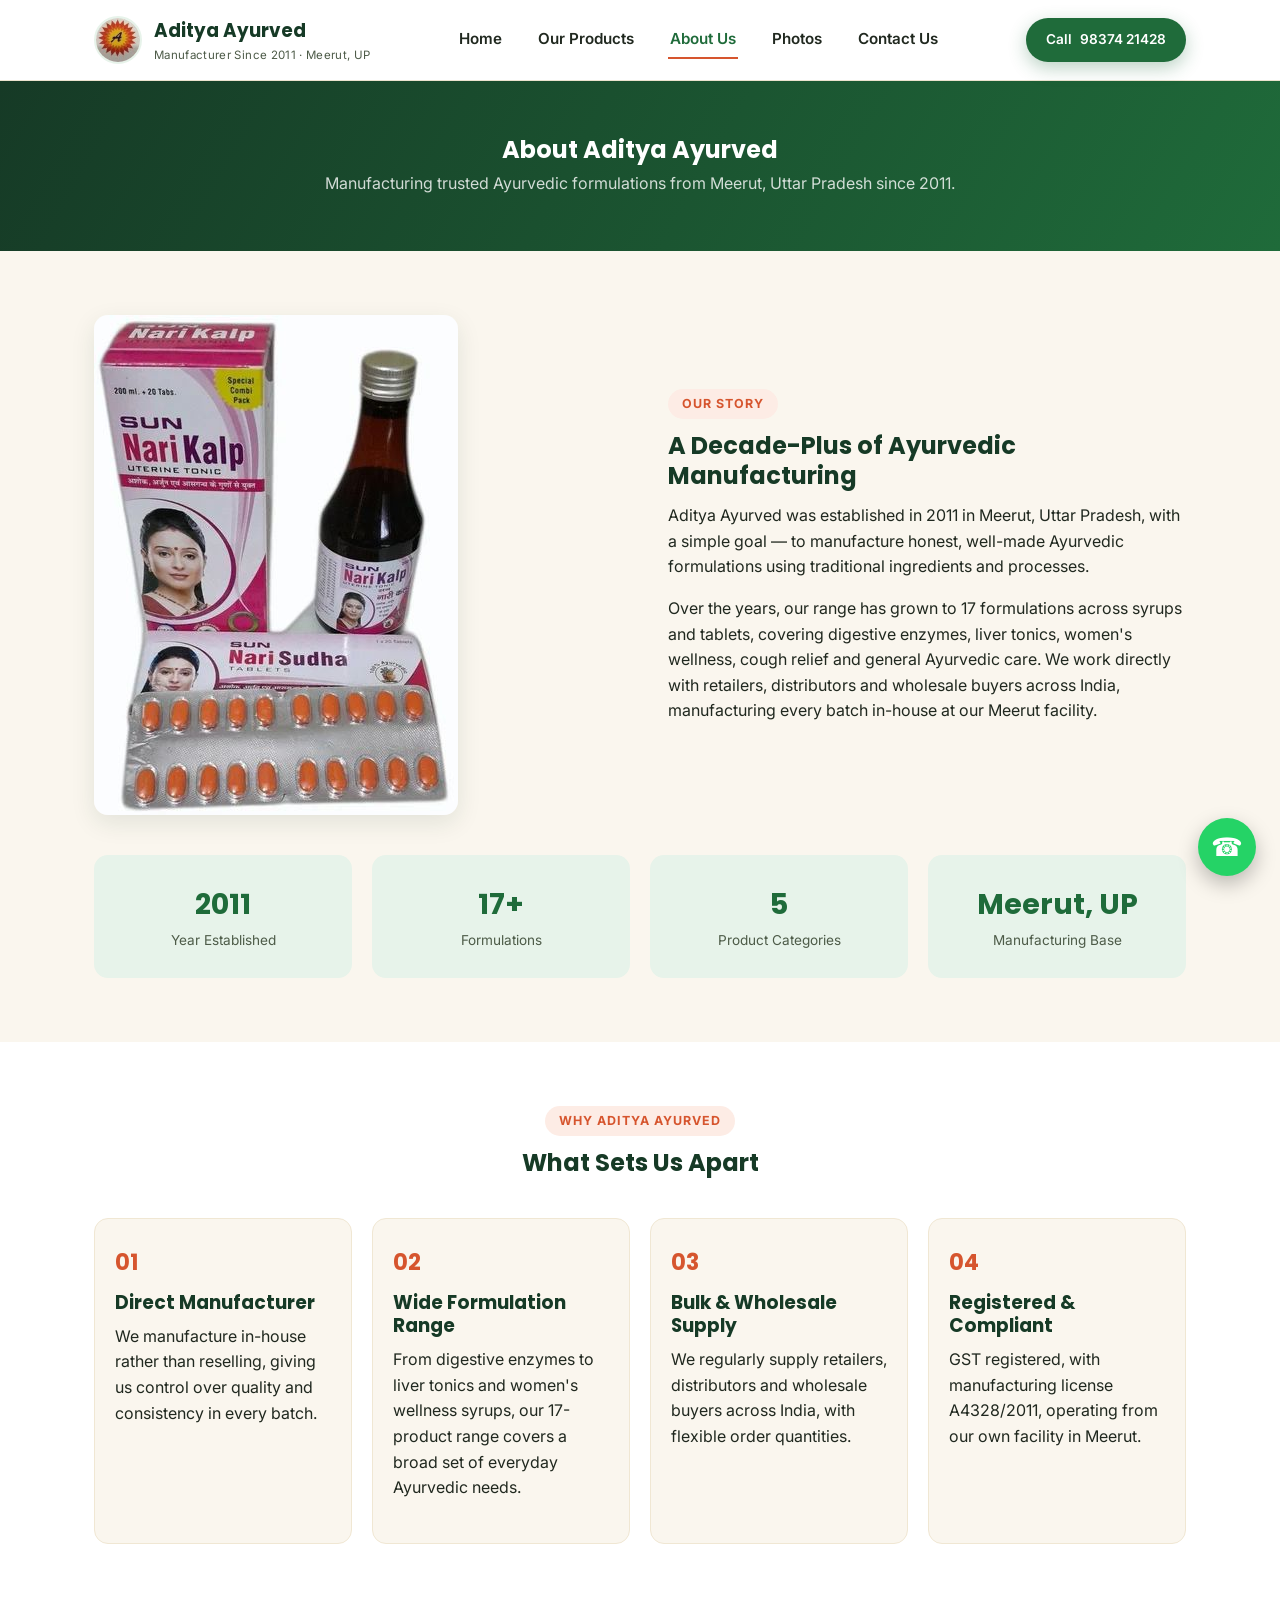
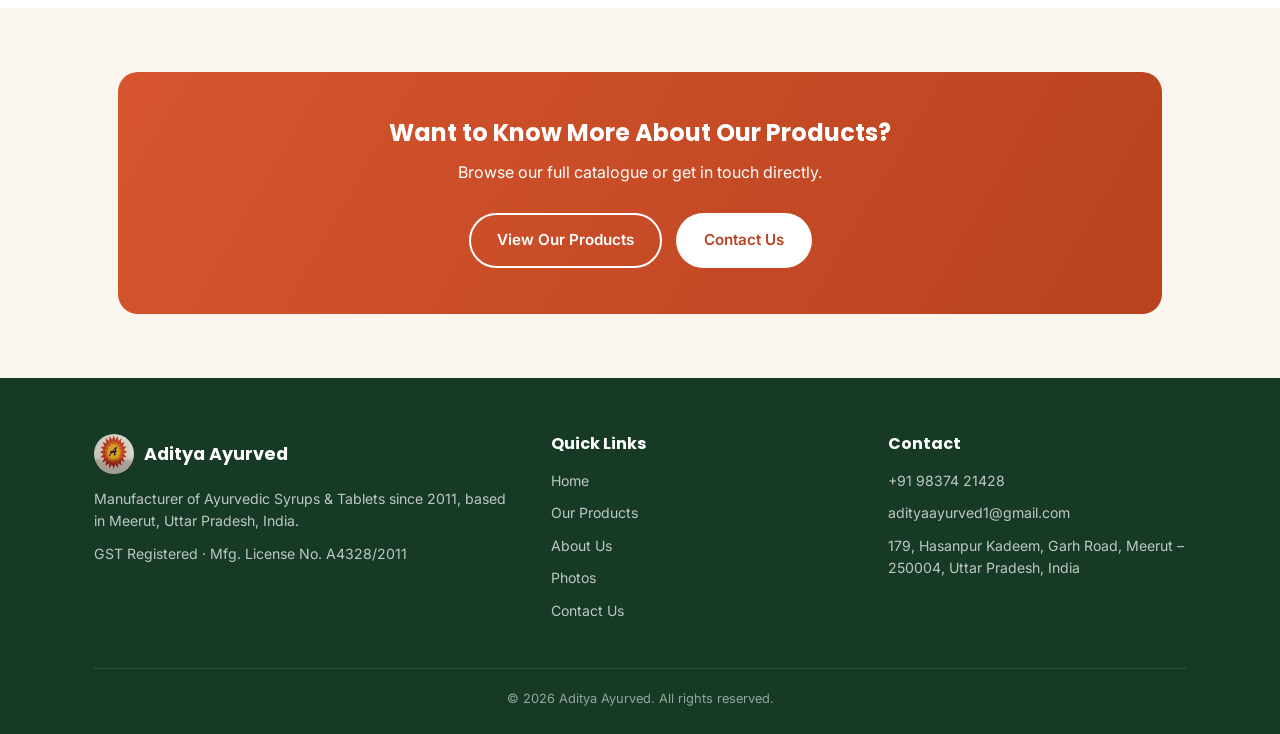
==== about.html @ 99d64525 "Initial website for Aditya Ayurved 5-page static site (Home, Products, About, Photos, Contact) for t" ====
<!DOCTYPE html>
<html lang="en">
<head>
<meta charset="UTF-8" />
<meta name="viewport" content="width=device-width, initial-scale=1.0" />
<title>About Us | Aditya Ayurved</title>
<meta name="description" content="Learn about Aditya Ayurved, a Meerut-based manufacturer of Ayurvedic syrups and tablets since 2011." />
<link rel="icon" href="assets/images/products/logo.jpg" />
<link rel="preconnect" href="https://fonts.googleapis.com" />
<link href="https://fonts.googleapis.com/css2?family=Inter:wght@400;500;600;700&family=Poppins:wght@600;700&display=swap" rel="stylesheet" />
<link rel="stylesheet" href="assets/css/style.css" />
</head>
<body>

<header class="site-header">
  <div class="container">
    <a class="brand" href="index.html">
      <img src="assets/images/products/logo.jpg" alt="Aditya Ayurved logo" />
      <div class="brand-text">
        <div class="name">Aditya Ayurved</div>
        <div class="tagline">Manufacturer Since 2011 &middot; Meerut, UP</div>
      </div>
    </a>
    <nav class="main-nav">
      <a href="index.html">Home</a>
      <a href="products.html">Our Products</a>
      <a href="about.html" class="active">About Us</a>
      <a href="gallery.html">Photos</a>
      <a href="contact.html">Contact Us</a>
    </nav>
    <div class="header-cta">
      <a class="btn btn-green btn-sm" href="tel:+919837421428"><span class="label">Call</span> 98374 21428</a>
      <button class="nav-toggle" aria-label="Toggle menu"><span></span><span></span><span></span></button>
    </div>
  </div>
</header>

<section class="page-hero">
  <div class="container">
    <h1>About Aditya Ayurved</h1>
    <p>Manufacturing trusted Ayurvedic formulations from Meerut, Uttar Pradesh since 2011.</p>
  </div>
</section>

<section class="section">
  <div class="container">
    <div class="two-col">
      <img src="assets/images/products/sun-nari-kalp-uterine-tonic.jpg" alt="Aditya Ayurved product" />
      <div>
        <span class="eyebrow">Our Story</span>
        <h2>A Decade-Plus of Ayurvedic Manufacturing</h2>
        <p>Aditya Ayurved was established in 2011 in Meerut, Uttar Pradesh, with a simple goal — to manufacture honest, well-made Ayurvedic formulations using traditional ingredients and processes.</p>
        <p>Over the years, our range has grown to 17 formulations across syrups and tablets, covering digestive enzymes, liver tonics, women's wellness, cough relief and general Ayurvedic care. We work directly with retailers, distributors and wholesale buyers across India, manufacturing every batch in-house at our Meerut facility.</p>
      </div>
    </div>

    <div class="stat-row">
      <div class="stat-card"><strong>2011</strong><span>Year Established</span></div>
      <div class="stat-card"><strong>17+</strong><span>Formulations</span></div>
      <div class="stat-card"><strong>5</strong><span>Product Categories</span></div>
      <div class="stat-card"><strong>Meerut, UP</strong><span>Manufacturing Base</span></div>
    </div>
  </div>
</section>

<section class="section section-alt">
  <div class="container">
    <div class="section-head">
      <span class="eyebrow">Why Aditya Ayurved</span>
      <h2>What Sets Us Apart</h2>
    </div>
    <div class="values-grid">
      <div class="value-card">
        <div class="num">01</div>
        <h3>Direct Manufacturer</h3>
        <p>We manufacture in-house rather than reselling, giving us control over quality and consistency in every batch.</p>
      </div>
      <div class="value-card">
        <div class="num">02</div>
        <h3>Wide Formulation Range</h3>
        <p>From digestive enzymes to liver tonics and women's wellness syrups, our 17-product range covers a broad set of everyday Ayurvedic needs.</p>
      </div>
      <div class="value-card">
        <div class="num">03</div>
        <h3>Bulk &amp; Wholesale Supply</h3>
        <p>We regularly supply retailers, distributors and wholesale buyers across India, with flexible order quantities.</p>
      </div>
      <div class="value-card">
        <div class="num">04</div>
        <h3>Registered &amp; Compliant</h3>
        <p>GST registered, with manufacturing license A4328/2011, operating from our own facility in Meerut.</p>
      </div>
    </div>
  </div>
</section>

<section class="section">
  <div class="container">
    <div class="cta-banner">
      <h2>Want to Know More About Our Products?</h2>
      <p>Browse our full catalogue or get in touch directly.</p>
      <div class="hero-actions">
        <a href="products.html" class="btn btn-outline">View Our Products</a>
        <a href="contact.html" class="btn" style="background:#fff;color:var(--orange-700);">Contact Us</a>
      </div>
    </div>
  </div>
</section>

<footer class="site-footer">
  <div class="container">
    <div class="footer-grid">
      <div>
        <div class="footer-brand">
          <img src="assets/images/products/logo.jpg" alt="Aditya Ayurved logo" />
          <span>Aditya Ayurved</span>
        </div>
        <p>Manufacturer of Ayurvedic Syrups &amp; Tablets since 2011, based in Meerut, Uttar Pradesh, India.</p>
        <p>GST Registered &middot; Mfg. License No. A4328/2011</p>
      </div>
      <div>
        <h4>Quick Links</h4>
        <a href="index.html">Home</a>
        <a href="products.html">Our Products</a>
        <a href="about.html">About Us</a>
        <a href="gallery.html">Photos</a>
        <a href="contact.html">Contact Us</a>
      </div>
      <div>
        <h4>Contact</h4>
        <a href="tel:+919837421428">+91 98374 21428</a>
        <a href="mailto:adityaayurved1@gmail.com">adityaayurved1@gmail.com</a>
        <p>179, Hasanpur Kadeem, Garh Road, Meerut – 250004, Uttar Pradesh, India</p>
      </div>
    </div>
    <div class="footer-bottom">&copy; <span id="year"></span> Aditya Ayurved. All rights reserved.</div>
  </div>
</footer>

<a class="float-whatsapp" href="https://wa.me/919837421428" target="_blank" rel="noopener" aria-label="Chat on WhatsApp">&#9742;</a>

<script src="assets/js/main.js"></script>
<script>document.getElementById("year").textContent = new Date().getFullYear();</script>
</body>
</html>
---- assets/css/style.css ----
:root {
  --green-900: #163a26;
  --green-700: #1f6b3a;
  --green-600: #2d8049;
  --green-100: #e7f3ea;
  --orange-600: #d6552e;
  --orange-700: #b8431f;
  --cream: #faf6ee;
  --cream-dark: #f1e9d8;
  --ink: #20281f;
  --ink-soft: #4d5b48;
  --white: #ffffff;
  --radius: 14px;
  --shadow: 0 8px 24px rgba(22, 58, 38, 0.1);
  --shadow-lg: 0 16px 40px rgba(22, 58, 38, 0.16);
}

* {
  box-sizing: border-box;
}

html {
  scroll-behavior: smooth;
}

body {
  margin: 0;
  font-family: "Inter", system-ui, -apple-system, "Segoe UI", sans-serif;
  background: var(--cream);
  color: var(--ink);
  line-height: 1.6;
}

h1, h2, h3, h4 {
  font-family: "Poppins", "Inter", system-ui, sans-serif;
  color: var(--green-900);
  line-height: 1.25;
  margin: 0 0 0.5em;
}

p {
  margin: 0 0 1em;
}

a {
  color: inherit;
  text-decoration: none;
}

img {
  max-width: 100%;
  display: block;
}

.container {
  width: 100%;
  max-width: 1140px;
  margin: 0 auto;
  padding: 0 24px;
}

.section {
  padding: 64px 0;
}

.section-head {
  text-align: center;
  max-width: 640px;
  margin: 0 auto 40px;
}

.eyebrow {
  display: inline-block;
  font-size: 0.78rem;
  font-weight: 700;
  letter-spacing: 0.08em;
  text-transform: uppercase;
  color: var(--orange-600);
  background: #fdece5;
  padding: 5px 14px;
  border-radius: 999px;
  margin-bottom: 12px;
}

.section-head p {
  color: var(--ink-soft);
}

/* Buttons */
.btn {
  display: inline-flex;
  align-items: center;
  gap: 8px;
  padding: 13px 26px;
  border-radius: 999px;
  font-weight: 600;
  font-size: 0.95rem;
  white-space: nowrap;
  border: 2px solid transparent;
  cursor: pointer;
  transition: transform 0.15s ease, box-shadow 0.15s ease, background 0.15s ease;
}

.btn:hover {
  transform: translateY(-2px);
}

.btn-primary {
  background: var(--orange-600);
  color: var(--white);
  box-shadow: 0 6px 18px rgba(214, 85, 46, 0.35);
}

.btn-primary:hover {
  background: var(--orange-700);
}

.btn-outline {
  background: transparent;
  border-color: var(--white);
  color: var(--white);
}

.btn-outline:hover {
  background: rgba(255, 255, 255, 0.12);
}

.btn-green {
  background: var(--green-700);
  color: var(--white);
  box-shadow: 0 6px 18px rgba(31, 107, 58, 0.3);
}

.btn-green:hover {
  background: var(--green-900);
}

.btn-sm {
  padding: 9px 18px;
  font-size: 0.85rem;
}

.btn-block {
  width: 100%;
  justify-content: center;
}

/* Header */
.site-header {
  position: sticky;
  top: 0;
  z-index: 100;
  background: var(--white);
  border-bottom: 1px solid #ece3cf;
}

.site-header .container {
  display: flex;
  align-items: center;
  justify-content: space-between;
  height: 80px;
}

.brand {
  display: flex;
  align-items: center;
  gap: 12px;
}

.brand img {
  width: 48px;
  height: 48px;
  border-radius: 50%;
  object-fit: cover;
  border: 2px solid var(--green-100);
}

.brand-text .name {
  font-family: "Poppins", sans-serif;
  font-weight: 700;
  font-size: 1.15rem;
  color: var(--green-900);
}

.brand-text .tagline {
  font-size: 0.72rem;
  color: var(--ink-soft);
  letter-spacing: 0.03em;
}

.main-nav {
  display: flex;
  align-items: center;
  gap: 32px;
}

.main-nav a {
  font-weight: 600;
  font-size: 0.95rem;
  color: var(--ink);
  padding: 6px 2px;
  border-bottom: 2px solid transparent;
  transition: color 0.15s, border-color 0.15s;
}

.main-nav a:hover,
.main-nav a.active {
  color: var(--green-700);
  border-color: var(--orange-600);
}

.header-cta {
  display: flex;
  align-items: center;
  gap: 12px;
}

.nav-toggle {
  display: none;
  flex-direction: column;
  gap: 5px;
  background: none;
  border: none;
  cursor: pointer;
  padding: 6px;
}

.nav-toggle span {
  width: 26px;
  height: 3px;
  background: var(--green-900);
  border-radius: 2px;
}

/* Hero */
.hero {
  background: radial-gradient(circle at 15% 20%, rgba(255, 255, 255, 0.08), transparent 40%),
    linear-gradient(135deg, var(--green-900), var(--green-700));
  color: var(--white);
  padding: 76px 0 90px;
  position: relative;
  overflow: hidden;
}

.hero .container {
  display: grid;
  grid-template-columns: 1.1fr 0.9fr;
  gap: 48px;
  align-items: center;
}

.hero h1 {
  color: var(--white);
  font-size: clamp(2rem, 4vw, 2.9rem);
}

.hero p.lead {
  color: rgba(255, 255, 255, 0.86);
  font-size: 1.08rem;
  max-width: 480px;
}

.hero-actions {
  display: flex;
  gap: 14px;
  flex-wrap: wrap;
  margin-top: 28px;
}

.hero-badges {
  display: flex;
  flex-wrap: wrap;
  gap: 14px;
  margin-top: 40px;
}

.hero-badge {
  background: rgba(255, 255, 255, 0.1);
  border: 1px solid rgba(255, 255, 255, 0.25);
  border-radius: 12px;
  padding: 12px 16px;
  font-size: 0.85rem;
  font-weight: 600;
}

.hero-badge strong {
  display: block;
  font-size: 1.3rem;
  font-family: "Poppins", sans-serif;
  color: var(--white);
}

.hero-visual {
  background: var(--white);
  border-radius: 22px;
  padding: 28px;
  box-shadow: var(--shadow-lg);
}

.hero-visual-grid {
  display: grid;
  grid-template-columns: 1fr 1fr;
  gap: 14px;
}

.hero-visual-grid img {
  border-radius: 14px;
  aspect-ratio: 1;
  object-fit: contain;
  background: var(--cream);
  padding: 10px;
}

/* Category cards */
.cat-grid {
  display: grid;
  grid-template-columns: repeat(5, 1fr);
  gap: 20px;
}

.cat-card {
  background: var(--white);
  border-radius: var(--radius);
  padding: 22px 18px;
  text-align: center;
  box-shadow: var(--shadow);
  border: 1px solid #f0e7d3;
  transition: transform 0.18s ease, box-shadow 0.18s ease;
}

.cat-card:hover {
  transform: translateY(-4px);
  box-shadow: var(--shadow-lg);
}

.cat-card .cat-img {
  width: 84px;
  height: 84px;
  margin: 0 auto 14px;
  border-radius: 50%;
  background: var(--green-100);
  display: flex;
  align-items: center;
  justify-content: center;
  overflow: hidden;
}

.cat-card .cat-img img {
  width: 70%;
  height: 70%;
  object-fit: contain;
}

.cat-card h3 {
  font-size: 1rem;
  margin-bottom: 4px;
}

.cat-card span {
  font-size: 0.82rem;
  color: var(--ink-soft);
}

/* Product cards */
.product-grid {
  display: grid;
  grid-template-columns: repeat(4, 1fr);
  gap: 22px;
}

.product-card {
  background: var(--white);
  border-radius: var(--radius);
  overflow: hidden;
  box-shadow: var(--shadow);
  border: 1px solid #f0e7d3;
  display: flex;
  flex-direction: column;
}

.product-card .thumb {
  background: var(--cream-dark);
  aspect-ratio: 1;
  display: flex;
  align-items: center;
  justify-content: center;
  padding: 18px;
}

.product-card .thumb img {
  max-height: 100%;
  object-fit: contain;
}

.product-card .body {
  padding: 16px 18px 20px;
  display: flex;
  flex-direction: column;
  gap: 8px;
  flex: 1;
}

.product-card h4 {
  font-size: 1rem;
  margin-bottom: 0;
}

.product-card .desc {
  font-size: 0.85rem;
  color: var(--ink-soft);
  flex: 1;
}

.product-card .price-row {
  display: flex;
  align-items: center;
  justify-content: space-between;
  margin-top: 6px;
}

.price-tag {
  font-weight: 700;
  color: var(--green-700);
  font-size: 0.95rem;
}

.price-tag.ask {
  color: var(--orange-600);
}

/* Section variants */
.section-alt {
  background: var(--white);
}

.two-col {
  display: grid;
  grid-template-columns: 1fr 1fr;
  gap: 56px;
  align-items: center;
}

.two-col img {
  border-radius: var(--radius);
  box-shadow: var(--shadow);
}

.stat-row {
  display: grid;
  grid-template-columns: repeat(4, 1fr);
  gap: 20px;
  margin-top: 40px;
}

.stat-card {
  text-align: center;
  background: var(--green-100);
  border-radius: var(--radius);
  padding: 26px 12px;
}

.stat-card strong {
  display: block;
  font-family: "Poppins", sans-serif;
  font-size: 1.8rem;
  color: var(--green-700);
}

.stat-card span {
  font-size: 0.85rem;
  color: var(--ink-soft);
}

.values-grid {
  display: grid;
  grid-template-columns: repeat(4, 1fr);
  gap: 20px;
}

.value-card {
  background: var(--cream);
  border-radius: var(--radius);
  padding: 26px 20px;
  border: 1px solid #f0e7d3;
}

.value-card .num {
  font-family: "Poppins", sans-serif;
  font-weight: 700;
  font-size: 1.4rem;
  color: var(--orange-600);
  margin-bottom: 10px;
}

/* CTA banner */
.cta-banner {
  background: linear-gradient(120deg, var(--orange-600), var(--orange-700));
  color: var(--white);
  border-radius: 20px;
  padding: 46px;
  text-align: center;
  margin: 0 24px;
}

.cta-banner h2 {
  color: var(--white);
}

.cta-banner .hero-actions {
  justify-content: center;
}

/* Category pill filter */
.filter-pills {
  display: flex;
  flex-wrap: wrap;
  gap: 10px;
  justify-content: center;
  margin-bottom: 44px;
}

.pill {
  background: var(--white);
  border: 1.5px solid #e3d8bb;
  padding: 9px 18px;
  border-radius: 999px;
  font-weight: 600;
  font-size: 0.88rem;
  cursor: pointer;
  color: var(--ink);
}

.pill.active {
  background: var(--green-700);
  border-color: var(--green-700);
  color: var(--white);
}

.product-category-block {
  margin-bottom: 56px;
}

.product-category-block h2 {
  font-size: 1.4rem;
  border-left: 5px solid var(--orange-600);
  padding-left: 14px;
  margin-bottom: 22px;
}

/* Gallery */
.gallery-grid {
  display: grid;
  grid-template-columns: repeat(5, 1fr);
  gap: 14px;
}

.gallery-grid figure {
  margin: 0;
  background: var(--white);
  border-radius: 12px;
  overflow: hidden;
  border: 1px solid #f0e7d3;
  cursor: pointer;
}

.gallery-grid .thumb {
  aspect-ratio: 1;
  background: var(--cream-dark);
  display: flex;
  align-items: center;
  justify-content: center;
  padding: 14px;
}

.gallery-grid figcaption {
  padding: 10px 12px 14px;
  font-size: 0.8rem;
  font-weight: 600;
  color: var(--ink-soft);
  text-align: center;
}

.lightbox {
  position: fixed;
  inset: 0;
  background: rgba(22, 58, 38, 0.92);
  display: none;
  align-items: center;
  justify-content: center;
  z-index: 1000;
  padding: 30px;
}

.lightbox.open {
  display: flex;
}

.lightbox img {
  max-width: 90vw;
  max-height: 80vh;
  border-radius: 12px;
  background: var(--white);
  padding: 16px;
}

.lightbox-caption {
  color: var(--white);
  text-align: center;
  margin-top: 14px;
  font-weight: 600;
}

.lightbox-close {
  position: absolute;
  top: 24px;
  right: 32px;
  color: var(--white);
  font-size: 2rem;
  cursor: pointer;
  background: none;
  border: none;
}

/* Contact */
.contact-grid {
  display: grid;
  grid-template-columns: 1fr 1fr;
  gap: 40px;
}

.contact-card {
  background: var(--white);
  border-radius: var(--radius);
  padding: 30px;
  box-shadow: var(--shadow);
  border: 1px solid #f0e7d3;
}

.contact-row {
  display: flex;
  gap: 16px;
  padding: 16px 0;
  border-bottom: 1px solid #f0e7d3;
}

.contact-row:last-child {
  border-bottom: none;
}

.contact-row .icon {
  width: 42px;
  height: 42px;
  border-radius: 50%;
  background: var(--green-100);
  color: var(--green-700);
  display: flex;
  align-items: center;
  justify-content: center;
  font-weight: 700;
  flex-shrink: 0;
}

.contact-row h4 {
  margin-bottom: 2px;
  font-size: 0.95rem;
}

.contact-row p, .contact-row a {
  margin: 0;
  font-size: 0.9rem;
  color: var(--ink-soft);
}

.map-embed {
  border-radius: var(--radius);
  overflow: hidden;
  box-shadow: var(--shadow);
  border: 1px solid #f0e7d3;
  margin-top: 24px;
}

.map-embed iframe {
  width: 100%;
  height: 260px;
  border: 0;
  display: block;
}

.form-field {
  margin-bottom: 18px;
}

.form-field label {
  display: block;
  font-weight: 600;
  font-size: 0.85rem;
  margin-bottom: 6px;
  color: var(--ink-soft);
}

.form-field input,
.form-field textarea {
  width: 100%;
  padding: 12px 14px;
  border-radius: 10px;
  border: 1.5px solid #e3d8bb;
  font-family: inherit;
  font-size: 0.95rem;
  background: var(--cream);
  resize: vertical;
}

.form-field input:focus,
.form-field textarea:focus {
  outline: none;
  border-color: var(--green-600);
}

.form-actions {
  display: flex;
  gap: 12px;
  flex-wrap: wrap;
}

/* Footer */
.site-footer {
  background: var(--green-900);
  color: rgba(255, 255, 255, 0.85);
  padding: 56px 0 24px;
}

.footer-grid {
  display: grid;
  grid-template-columns: 1.4fr 1fr 1fr;
  gap: 40px;
}

.footer-grid h4 {
  color: var(--white);
  font-size: 1rem;
  margin-bottom: 16px;
}

.footer-brand {
  display: flex;
  align-items: center;
  gap: 10px;
  margin-bottom: 14px;
}

.footer-brand img {
  width: 40px;
  height: 40px;
  border-radius: 50%;
}

.footer-brand span {
  font-family: "Poppins", sans-serif;
  font-weight: 700;
  color: var(--white);
  font-size: 1.1rem;
}

.footer-grid p, .footer-grid a {
  font-size: 0.88rem;
  color: rgba(255, 255, 255, 0.72);
  display: block;
  margin-bottom: 10px;
}

.footer-grid a:hover {
  color: var(--white);
}

.footer-bottom {
  border-top: 1px solid rgba(255, 255, 255, 0.12);
  margin-top: 36px;
  padding-top: 20px;
  text-align: center;
  font-size: 0.8rem;
  color: rgba(255, 255, 255, 0.55);
}

/* Floating WhatsApp */
.float-whatsapp {
  position: fixed;
  bottom: 24px;
  right: 24px;
  background: #25d366;
  color: var(--white);
  width: 58px;
  height: 58px;
  border-radius: 50%;
  display: flex;
  align-items: center;
  justify-content: center;
  box-shadow: 0 8px 20px rgba(0, 0, 0, 0.25);
  z-index: 90;
  font-size: 1.6rem;
}

/* Page hero (non-home) */
.page-hero {
  background: linear-gradient(120deg, var(--green-900), var(--green-700));
  color: var(--white);
  padding: 54px 0;
  text-align: center;
}

.page-hero h1 {
  color: var(--white);
  margin-bottom: 6px;
}

.page-hero p {
  color: rgba(255, 255, 255, 0.8);
  margin: 0;
}

/* Responsive */
@media (max-width: 980px) {
  .hero .container {
    grid-template-columns: 1fr;
  }
  .hero-visual {
    order: -1;
  }
  .cat-grid {
    grid-template-columns: repeat(3, 1fr);
  }
  .product-grid {
    grid-template-columns: repeat(3, 1fr);
  }
  .values-grid,
  .stat-row {
    grid-template-columns: repeat(2, 1fr);
  }
  .two-col {
    grid-template-columns: 1fr;
    gap: 30px;
  }
  .contact-grid {
    grid-template-columns: 1fr;
  }
  .footer-grid {
    grid-template-columns: 1fr 1fr;
  }
  .gallery-grid {
    grid-template-columns: repeat(3, 1fr);
  }
}

@media (max-width: 720px) {
  .main-nav {
    position: fixed;
    top: 80px;
    left: 0;
    right: 0;
    background: var(--white);
    flex-direction: column;
    align-items: flex-start;
    padding: 20px 24px 28px;
    gap: 16px;
    border-bottom: 1px solid #ece3cf;
    transform: translateY(calc(-100% - 80px));
    transition: transform 0.2s ease;
  }
  .main-nav.open {
    transform: translateY(0);
  }
  .nav-toggle {
    display: flex;
  }
  .header-cta .btn span.label {
    display: none;
  }
  .header-cta .btn {
    padding: 10px 16px;
    font-size: 0.82rem;
  }
  .brand-text .tagline {
    display: none;
  }
  .cat-grid {
    grid-template-columns: repeat(2, 1fr);
  }
  .product-grid {
    grid-template-columns: repeat(2, 1fr);
  }
  .values-grid,
  .stat-row {
    grid-template-columns: 1fr 1fr;
  }
  .footer-grid {
    grid-template-columns: 1fr;
  }
  .gallery-grid {
    grid-template-columns: repeat(2, 1fr);
  }
  .cta-banner {
    margin: 0 16px;
    padding: 32px 22px;
  }
  .hero {
    padding: 48px 0 60px;
  }
}
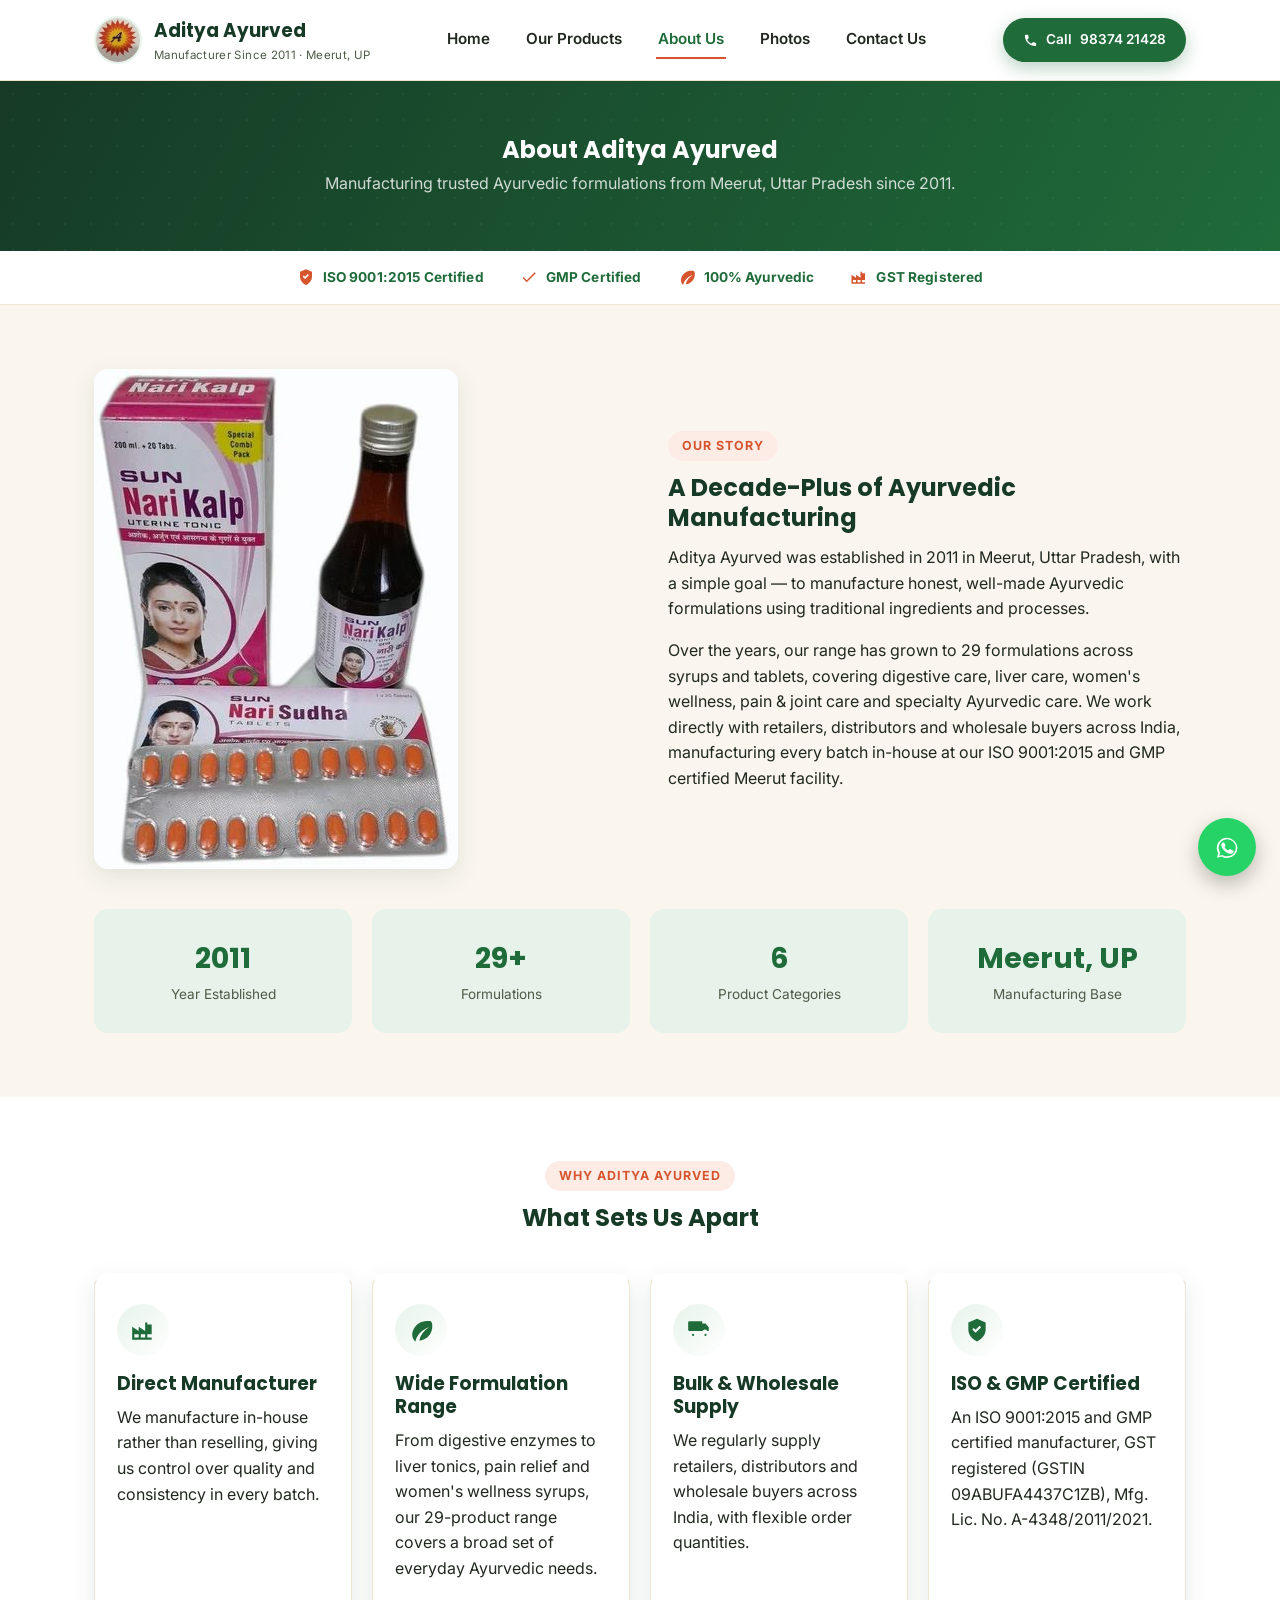
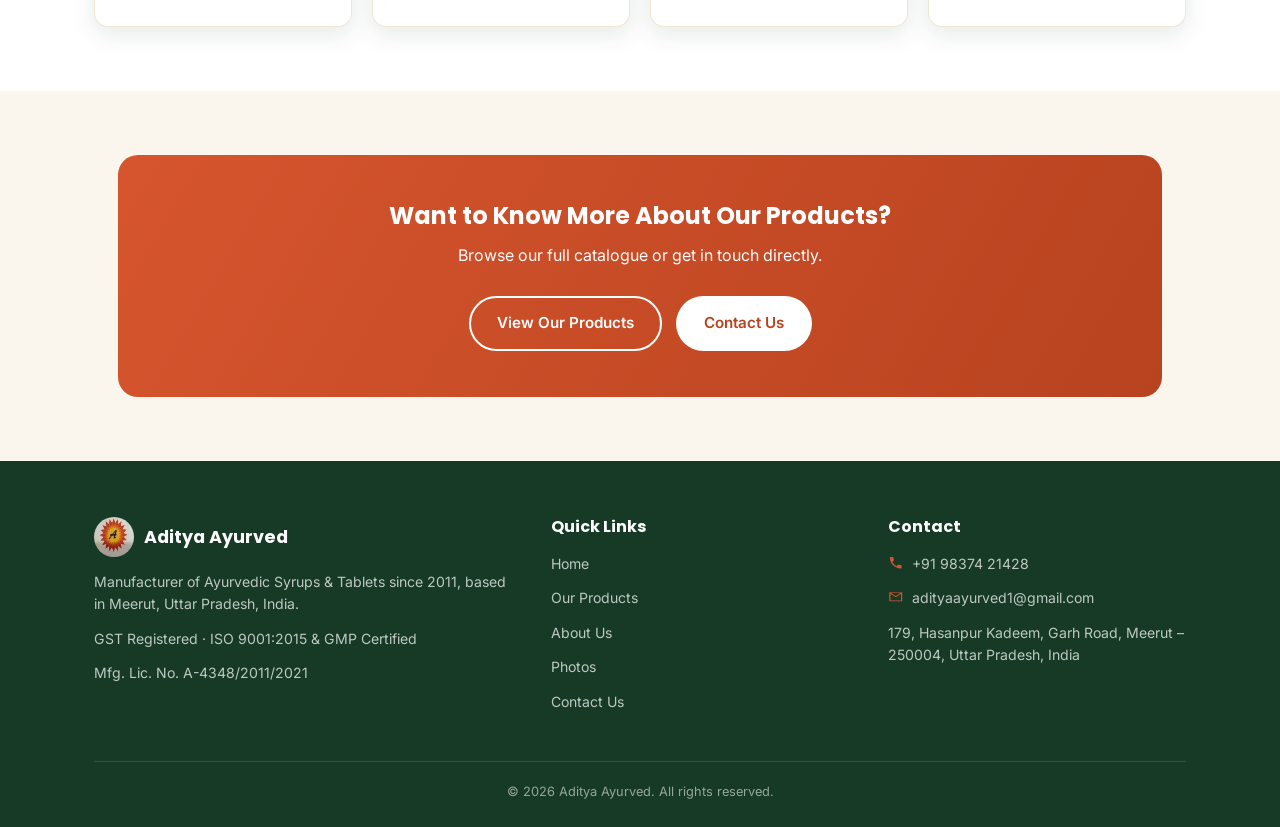
==== commit e6d09e29: "Add 12 new products, ISO/GMP certification, and visual redesign Expand catalog from 17 to 29 product" ====
--- a/about.html
+++ b/about.html
@@ -11,6 +11,20 @@
 <link rel="stylesheet" href="assets/css/style.css" />
 </head>
 <body>
+
+<svg style="display:none" aria-hidden="true">
+  <symbol id="i-phone" viewBox="0 0 24 24"><path fill="currentColor" d="M6.62 10.79a15.05 15.05 0 0 0 6.59 6.59l2.2-2.2a1 1 0 0 1 1.01-.24c1.12.45 2.33.69 3.58.69a1 1 0 0 1 1 1V20a1 1 0 0 1-1 1C10.61 21 3 13.39 3 4a1 1 0 0 1 1-1h3.5a1 1 0 0 1 1 1c0 1.25.24 2.46.69 3.58a1 1 0 0 1-.24 1.01z"/></symbol>
+  <symbol id="i-whatsapp" viewBox="0 0 24 24"><path fill="currentColor" d="M17.6 6.32A8.86 8.86 0 0 0 12.05 4a8.78 8.78 0 0 0-7.6 13.18L3.4 21l3.92-1.03a8.8 8.8 0 0 0 4.71 1.36 8.83 8.83 0 0 0 8.82-8.8 8.78 8.78 0 0 0-2.25-5.21zM12.05 19.9a7.3 7.3 0 0 1-3.73-1.02l-.27-.16-2.78.73.74-2.71-.18-.28a7.32 7.32 0 0 1 11.47-8.95 7.27 7.27 0 0 1 2.15 5.18 7.31 7.31 0 0 1-7.4 7.21zm4-5.46c-.22-.11-1.3-.64-1.5-.72-.2-.07-.35-.11-.5.11-.15.22-.57.72-.7.86-.13.15-.26.16-.48.05-.22-.11-.93-.34-1.77-1.09a6.6 6.6 0 0 1-1.22-1.51c-.13-.22-.01-.34.1-.46.11-.11.25-.29.37-.43.12-.15.16-.25.24-.42.08-.16.04-.3-.03-.42-.07-.11-.59-1.42-.81-1.94-.21-.5-.43-.43-.59-.44-.15-.01-.32-.01-.49-.01-.17 0-.45.06-.69.32-.24.26-.92.9-.92 2.2 0 1.3.94 2.55 1.07 2.73.13.18 1.83 2.79 4.43 3.8 2.6 1.01 2.6.67 3.07.63.47-.04 1.5-.61 1.71-1.2.21-.59.21-1.1.15-1.2-.06-.11-.22-.18-.45-.29z"/></symbol>
+  <symbol id="i-mail" viewBox="0 0 24 24"><path fill="currentColor" d="M3 5h18a1 1 0 0 1 1 1v12a1 1 0 0 1-1 1H3a1 1 0 0 1-1-1V6a1 1 0 0 1 1-1zm17.2 2.2-7.69 5.13a1 1 0 0 1-1.02 0L3.8 7.2V18h16.4V7.2zM4.36 6l7.64 5.09L19.64 6z"/></symbol>
+  <symbol id="i-pin" viewBox="0 0 24 24"><path fill="currentColor" d="M12 2a7 7 0 0 0-7 7c0 5.25 7 13 7 13s7-7.75 7-13a7 7 0 0 0-7-7zm0 9.5a2.5 2.5 0 1 1 0-5 2.5 2.5 0 0 1 0 5z"/></symbol>
+  <symbol id="i-badge" viewBox="0 0 24 24"><path fill="currentColor" d="M12 1.5 20 5v6.2c0 5.6-3.9 9.4-8 11.3-4.1-1.9-8-5.7-8-11.3V5zm-1.27 13.1 5.1-5.1-1.42-1.42-3.68 3.68-1.68-1.68-1.42 1.42z"/></symbol>
+  <symbol id="i-leaf" viewBox="0 0 24 24"><path fill="currentColor" d="M20.2 3.8c-7.4-1-13.6 2.6-15.8 9.4-1.2 3.6 0 7.2 2.3 9.6 1.6-6.3 5.4-10.7 13-13.6-5.1 3.1-8.2 7.3-9.3 12.6 6.4-.8 11-5.3 11.9-11.5.6-3.8-.5-6.5-2.1-6.5z"/></symbol>
+  <symbol id="i-check" viewBox="0 0 24 24"><path fill="currentColor" d="M9 16.2 4.8 12l-1.4 1.4L9 19 21 7l-1.4-1.4z"/></symbol>
+  <symbol id="i-flask" viewBox="0 0 24 24"><path fill="currentColor" d="M9 2v2h1v4.4L5.3 18A2 2 0 0 0 7.1 21h9.8a2 2 0 0 0 1.8-3l-4.7-9.6V4h1V2zm2 6.8V4h2v4.8a2 2 0 0 0 .2.9L14.7 13H9.3l1.5-3.3a2 2 0 0 0 .2-.9z"/></symbol>
+  <symbol id="i-truck" viewBox="0 0 24 24"><path fill="currentColor" d="M3 4h11v9h1.2a2.5 2.5 0 0 1 4.6 0H21V9.5L18 6h-3V4h-1v9H3a1 1 0 0 1-1-1V5a1 1 0 0 1 1-1zm15 13.5a1 1 0 1 0 0-2 1 1 0 0 0 0 2zM6.5 17.5a1 1 0 1 0 0-2 1 1 0 0 0 0 2z"/></symbol>
+  <symbol id="i-factory" viewBox="0 0 24 24"><path fill="currentColor" d="M2 21V9l6 4V9l6 4V5h2v2h4v14H2zm2-2h4v-3H4zm6 0h4v-3h-4zm6 0h4v-3h-4z"/></symbol>
+  <symbol id="i-arrow" viewBox="0 0 24 24"><path fill="currentColor" d="M5 11h11.2l-4.6-4.6L13 5l7 7-7 7-1.4-1.4 4.6-4.6H5z"/></symbol>
+</svg>
 
 <header class="site-header">
   <div class="container">
@@ -29,7 +43,7 @@
       <a href="contact.html">Contact Us</a>
     </nav>
     <div class="header-cta">
-      <a class="btn btn-green btn-sm" href="tel:+919837421428"><span class="label">Call</span> 98374 21428</a>
+      <a class="btn btn-green btn-sm" href="tel:+919837421428"><svg class="icon" width="16" height="16"><use href="#i-phone"/></svg><span class="label">Call</span> 98374 21428</a>
       <button class="nav-toggle" aria-label="Toggle menu"><span></span><span></span><span></span></button>
     </div>
   </div>
@@ -42,23 +56,32 @@
   </div>
 </section>
 
+<section class="trust-strip">
+  <div class="container trust-strip__row">
+    <div class="trust-strip__item"><svg class="icon"><use href="#i-badge"/></svg>ISO 9001:2015 Certified</div>
+    <div class="trust-strip__item"><svg class="icon"><use href="#i-check"/></svg>GMP Certified</div>
+    <div class="trust-strip__item"><svg class="icon"><use href="#i-leaf"/></svg>100% Ayurvedic</div>
+    <div class="trust-strip__item"><svg class="icon"><use href="#i-factory"/></svg>GST Registered</div>
+  </div>
+</section>
+
 <section class="section">
   <div class="container">
     <div class="two-col">
-      <img src="assets/images/products/sun-nari-kalp-uterine-tonic.jpg" alt="Aditya Ayurved product" />
-      <div>
+      <img class="reveal" src="assets/images/products/sun-nari-kalp-uterine-tonic.jpg" alt="Aditya Ayurved product" />
+      <div class="reveal">
         <span class="eyebrow">Our Story</span>
         <h2>A Decade-Plus of Ayurvedic Manufacturing</h2>
         <p>Aditya Ayurved was established in 2011 in Meerut, Uttar Pradesh, with a simple goal — to manufacture honest, well-made Ayurvedic formulations using traditional ingredients and processes.</p>
-        <p>Over the years, our range has grown to 17 formulations across syrups and tablets, covering digestive enzymes, liver tonics, women's wellness, cough relief and general Ayurvedic care. We work directly with retailers, distributors and wholesale buyers across India, manufacturing every batch in-house at our Meerut facility.</p>
+        <p>Over the years, our range has grown to 29 formulations across syrups and tablets, covering digestive care, liver care, women's wellness, pain &amp; joint care and specialty Ayurvedic care. We work directly with retailers, distributors and wholesale buyers across India, manufacturing every batch in-house at our ISO 9001:2015 and GMP certified Meerut facility.</p>
       </div>
     </div>
 
     <div class="stat-row">
-      <div class="stat-card"><strong>2011</strong><span>Year Established</span></div>
-      <div class="stat-card"><strong>17+</strong><span>Formulations</span></div>
-      <div class="stat-card"><strong>5</strong><span>Product Categories</span></div>
-      <div class="stat-card"><strong>Meerut, UP</strong><span>Manufacturing Base</span></div>
+      <div class="stat-card reveal"><strong>2011</strong><span>Year Established</span></div>
+      <div class="stat-card reveal"><strong>29+</strong><span>Formulations</span></div>
+      <div class="stat-card reveal"><strong>6</strong><span>Product Categories</span></div>
+      <div class="stat-card reveal"><strong>Meerut, UP</strong><span>Manufacturing Base</span></div>
     </div>
   </div>
 </section>
@@ -70,25 +93,25 @@
       <h2>What Sets Us Apart</h2>
     </div>
     <div class="values-grid">
-      <div class="value-card">
-        <div class="num">01</div>
+      <div class="value-card reveal">
+        <div class="icon-circle"><svg class="icon"><use href="#i-factory"/></svg></div>
         <h3>Direct Manufacturer</h3>
         <p>We manufacture in-house rather than reselling, giving us control over quality and consistency in every batch.</p>
       </div>
-      <div class="value-card">
-        <div class="num">02</div>
+      <div class="value-card reveal">
+        <div class="icon-circle"><svg class="icon"><use href="#i-leaf"/></svg></div>
         <h3>Wide Formulation Range</h3>
-        <p>From digestive enzymes to liver tonics and women's wellness syrups, our 17-product range covers a broad set of everyday Ayurvedic needs.</p>
+        <p>From digestive enzymes to liver tonics, pain relief and women's wellness syrups, our 29-product range covers a broad set of everyday Ayurvedic needs.</p>
       </div>
-      <div class="value-card">
-        <div class="num">03</div>
+      <div class="value-card reveal">
+        <div class="icon-circle"><svg class="icon"><use href="#i-truck"/></svg></div>
         <h3>Bulk &amp; Wholesale Supply</h3>
         <p>We regularly supply retailers, distributors and wholesale buyers across India, with flexible order quantities.</p>
       </div>
-      <div class="value-card">
-        <div class="num">04</div>
-        <h3>Registered &amp; Compliant</h3>
-        <p>GST registered, with manufacturing license A4328/2011, operating from our own facility in Meerut.</p>
+      <div class="value-card reveal">
+        <div class="icon-circle"><svg class="icon"><use href="#i-badge"/></svg></div>
+        <h3>ISO &amp; GMP Certified</h3>
+        <p>An ISO 9001:2015 and GMP certified manufacturer, GST registered (GSTIN 09ABUFA4437C1ZB), Mfg. Lic. No. A-4348/2011/2021.</p>
       </div>
     </div>
   </div>
@@ -116,7 +139,8 @@
           <span>Aditya Ayurved</span>
         </div>
         <p>Manufacturer of Ayurvedic Syrups &amp; Tablets since 2011, based in Meerut, Uttar Pradesh, India.</p>
-        <p>GST Registered &middot; Mfg. License No. A4328/2011</p>
+        <p>GST Registered &middot; ISO 9001:2015 &amp; GMP Certified</p>
+        <p>Mfg. Lic. No. A-4348/2011/2021</p>
       </div>
       <div>
         <h4>Quick Links</h4>
@@ -128,8 +152,8 @@
       </div>
       <div>
         <h4>Contact</h4>
-        <a href="tel:+919837421428">+91 98374 21428</a>
-        <a href="mailto:adityaayurved1@gmail.com">adityaayurved1@gmail.com</a>
+        <a href="tel:+919837421428"><svg class="icon" width="14" height="14"><use href="#i-phone"/></svg><span>+91 98374 21428</span></a>
+        <a href="mailto:adityaayurved1@gmail.com"><svg class="icon" width="14" height="14"><use href="#i-mail"/></svg><span>adityaayurved1@gmail.com</span></a>
         <p>179, Hasanpur Kadeem, Garh Road, Meerut – 250004, Uttar Pradesh, India</p>
       </div>
     </div>
@@ -137,7 +161,7 @@
   </div>
 </footer>
 
-<a class="float-whatsapp" href="https://wa.me/919837421428" target="_blank" rel="noopener" aria-label="Chat on WhatsApp">&#9742;</a>
+<a class="float-whatsapp" href="https://wa.me/919837421428" target="_blank" rel="noopener" aria-label="Chat on WhatsApp"><svg class="icon" width="28" height="28"><use href="#i-whatsapp"/></svg></a>
 
 <script src="assets/js/main.js"></script>
 <script>document.getElementById("year").textContent = new Date().getFullYear();</script>
--- a/assets/css/style.css
+++ b/assets/css/style.css
@@ -10,6 +10,7 @@
   --ink: #20281f;
   --ink-soft: #4d5b48;
   --white: #ffffff;
+  --gold: #e8b94a;
   --radius: 14px;
   --shadow: 0 8px 24px rgba(22, 58, 38, 0.1);
   --shadow-lg: 0 16px 40px rgba(22, 58, 38, 0.16);
@@ -17,6 +18,14 @@
 
 * {
   box-sizing: border-box;
+}
+
+.icon {
+  width: 1.1em;
+  height: 1.1em;
+  flex-shrink: 0;
+  display: inline-block;
+  vertical-align: -0.15em;
 }
 
 html {
@@ -237,9 +246,39 @@
   background: radial-gradient(circle at 15% 20%, rgba(255, 255, 255, 0.08), transparent 40%),
     linear-gradient(135deg, var(--green-900), var(--green-700));
   color: var(--white);
-  padding: 76px 0 90px;
+  padding: 76px 0 110px;
   position: relative;
   overflow: hidden;
+}
+
+.hero::before {
+  content: "";
+  position: absolute;
+  inset: 0;
+  background-image: radial-gradient(rgba(255, 255, 255, 0.09) 1.5px, transparent 1.5px);
+  background-size: 26px 26px;
+  opacity: 0.5;
+  pointer-events: none;
+}
+
+.hero::after {
+  content: "";
+  position: absolute;
+  width: 480px;
+  height: 480px;
+  border-radius: 50%;
+  background: radial-gradient(circle, var(--gold) 0%, transparent 70%);
+  opacity: 0.18;
+  top: -180px;
+  right: -120px;
+  pointer-events: none;
+}
+
+.hero-wave {
+  display: block;
+  width: 100%;
+  height: 60px;
+  margin-top: -1px;
 }
 
 .hero .container {
@@ -247,11 +286,20 @@
   grid-template-columns: 1.1fr 0.9fr;
   gap: 48px;
   align-items: center;
+  position: relative;
+  z-index: 1;
 }
 
 .hero h1 {
   color: var(--white);
   font-size: clamp(2rem, 4vw, 2.9rem);
+}
+
+.accent-text {
+  background: linear-gradient(100deg, var(--gold), #fff3d6);
+  -webkit-background-clip: text;
+  background-clip: text;
+  color: transparent;
 }
 
 .hero p.lead {
@@ -314,7 +362,7 @@
 /* Category cards */
 .cat-grid {
   display: grid;
-  grid-template-columns: repeat(5, 1fr);
+  grid-template-columns: repeat(3, 1fr);
   gap: 20px;
 }
 
@@ -343,6 +391,11 @@
   align-items: center;
   justify-content: center;
   overflow: hidden;
+  transition: transform 0.2s ease;
+}
+
+.cat-card:hover .cat-img {
+  transform: scale(1.08);
 }
 
 .cat-card .cat-img img {
@@ -376,6 +429,12 @@
   border: 1px solid #f0e7d3;
   display: flex;
   flex-direction: column;
+  transition: transform 0.2s ease, box-shadow 0.2s ease;
+}
+
+.product-card:hover {
+  transform: translateY(-5px);
+  box-shadow: var(--shadow-lg);
 }
 
 .product-card .thumb {
@@ -385,11 +444,17 @@
   align-items: center;
   justify-content: center;
   padding: 18px;
+  overflow: hidden;
 }
 
 .product-card .thumb img {
   max-height: 100%;
   object-fit: contain;
+  transition: transform 0.3s ease;
+}
+
+.product-card:hover .thumb img {
+  transform: scale(1.06);
 }
 
 .product-card .body {
@@ -478,10 +543,36 @@
 }
 
 .value-card {
-  background: var(--cream);
+  background: var(--white);
   border-radius: var(--radius);
-  padding: 26px 20px;
+  padding: 28px 22px;
   border: 1px solid #f0e7d3;
+  border-top: 3px solid transparent;
+  box-shadow: var(--shadow);
+  transition: transform 0.2s ease, box-shadow 0.2s ease, border-color 0.2s ease;
+}
+
+.value-card:hover {
+  transform: translateY(-5px);
+  box-shadow: var(--shadow-lg);
+  border-top-color: var(--orange-600);
+}
+
+.value-card .icon-circle {
+  width: 52px;
+  height: 52px;
+  border-radius: 50%;
+  background: linear-gradient(135deg, var(--green-100), #fff);
+  color: var(--green-700);
+  display: flex;
+  align-items: center;
+  justify-content: center;
+  margin-bottom: 16px;
+}
+
+.value-card .icon-circle .icon {
+  width: 26px;
+  height: 26px;
 }
 
 .value-card .num {
@@ -528,6 +619,12 @@
   font-size: 0.88rem;
   cursor: pointer;
   color: var(--ink);
+  transition: border-color 0.15s ease, transform 0.15s ease;
+}
+
+.pill:hover {
+  border-color: var(--green-600);
+  transform: translateY(-1px);
 }
 
 .pill.active {
@@ -561,6 +658,12 @@
   overflow: hidden;
   border: 1px solid #f0e7d3;
   cursor: pointer;
+  transition: transform 0.2s ease, box-shadow 0.2s ease;
+}
+
+.gallery-grid figure:hover {
+  transform: translateY(-4px);
+  box-shadow: var(--shadow-lg);
 }
 
 .gallery-grid .thumb {
@@ -570,6 +673,15 @@
   align-items: center;
   justify-content: center;
   padding: 14px;
+  overflow: hidden;
+}
+
+.gallery-grid .thumb img {
+  transition: transform 0.3s ease;
+}
+
+.gallery-grid figure:hover .thumb img {
+  transform: scale(1.06);
 }
 
 .gallery-grid figcaption {
@@ -647,7 +759,7 @@
   border-bottom: none;
 }
 
-.contact-row .icon {
+.contact-row .icon-circle {
   width: 42px;
   height: 42px;
   border-radius: 50%;
@@ -658,6 +770,11 @@
   justify-content: center;
   font-weight: 700;
   flex-shrink: 0;
+}
+
+.contact-row .icon-circle .icon {
+  width: 20px;
+  height: 20px;
 }
 
 .contact-row h4 {
@@ -764,8 +881,15 @@
 .footer-grid p, .footer-grid a {
   font-size: 0.88rem;
   color: rgba(255, 255, 255, 0.72);
-  display: block;
-  margin-bottom: 10px;
+  display: flex;
+  align-items: flex-start;
+  gap: 8px;
+  margin-bottom: 12px;
+}
+
+.footer-grid a .icon {
+  color: var(--orange-600);
+  margin-top: 2px;
 }
 
 .footer-grid a:hover {
@@ -805,6 +929,23 @@
   color: var(--white);
   padding: 54px 0;
   text-align: center;
+  position: relative;
+  overflow: hidden;
+}
+
+.page-hero::before {
+  content: "";
+  position: absolute;
+  inset: 0;
+  background-image: radial-gradient(rgba(255, 255, 255, 0.09) 1.5px, transparent 1.5px);
+  background-size: 26px 26px;
+  opacity: 0.5;
+  pointer-events: none;
+}
+
+.page-hero .container {
+  position: relative;
+  z-index: 1;
 }
 
 .page-hero h1 {
@@ -815,6 +956,56 @@
 .page-hero p {
   color: rgba(255, 255, 255, 0.8);
   margin: 0;
+}
+
+.trust-strip {
+  background: var(--white);
+  border-bottom: 1px solid #f0e7d3;
+  padding: 16px 0;
+}
+
+.trust-strip__row {
+  display: flex;
+  justify-content: center;
+  align-items: center;
+  gap: 36px;
+  flex-wrap: wrap;
+}
+
+.trust-strip__item {
+  display: flex;
+  align-items: center;
+  gap: 8px;
+  font-size: 0.85rem;
+  font-weight: 700;
+  color: var(--green-700);
+  letter-spacing: 0.01em;
+}
+
+.trust-strip__item .icon {
+  color: var(--orange-600);
+  width: 18px;
+  height: 18px;
+}
+
+.pack-size {
+  display: block;
+  margin-top: 4px;
+  font-size: 0.78rem;
+  font-weight: 600;
+  color: var(--ink-soft);
+  opacity: 0.8;
+}
+
+.reveal {
+  opacity: 0;
+  transform: translateY(18px);
+  transition: opacity 0.55s ease, transform 0.55s ease;
+}
+
+.reveal.in-view {
+  opacity: 1;
+  transform: translateY(0);
 }
 
 /* Responsive */
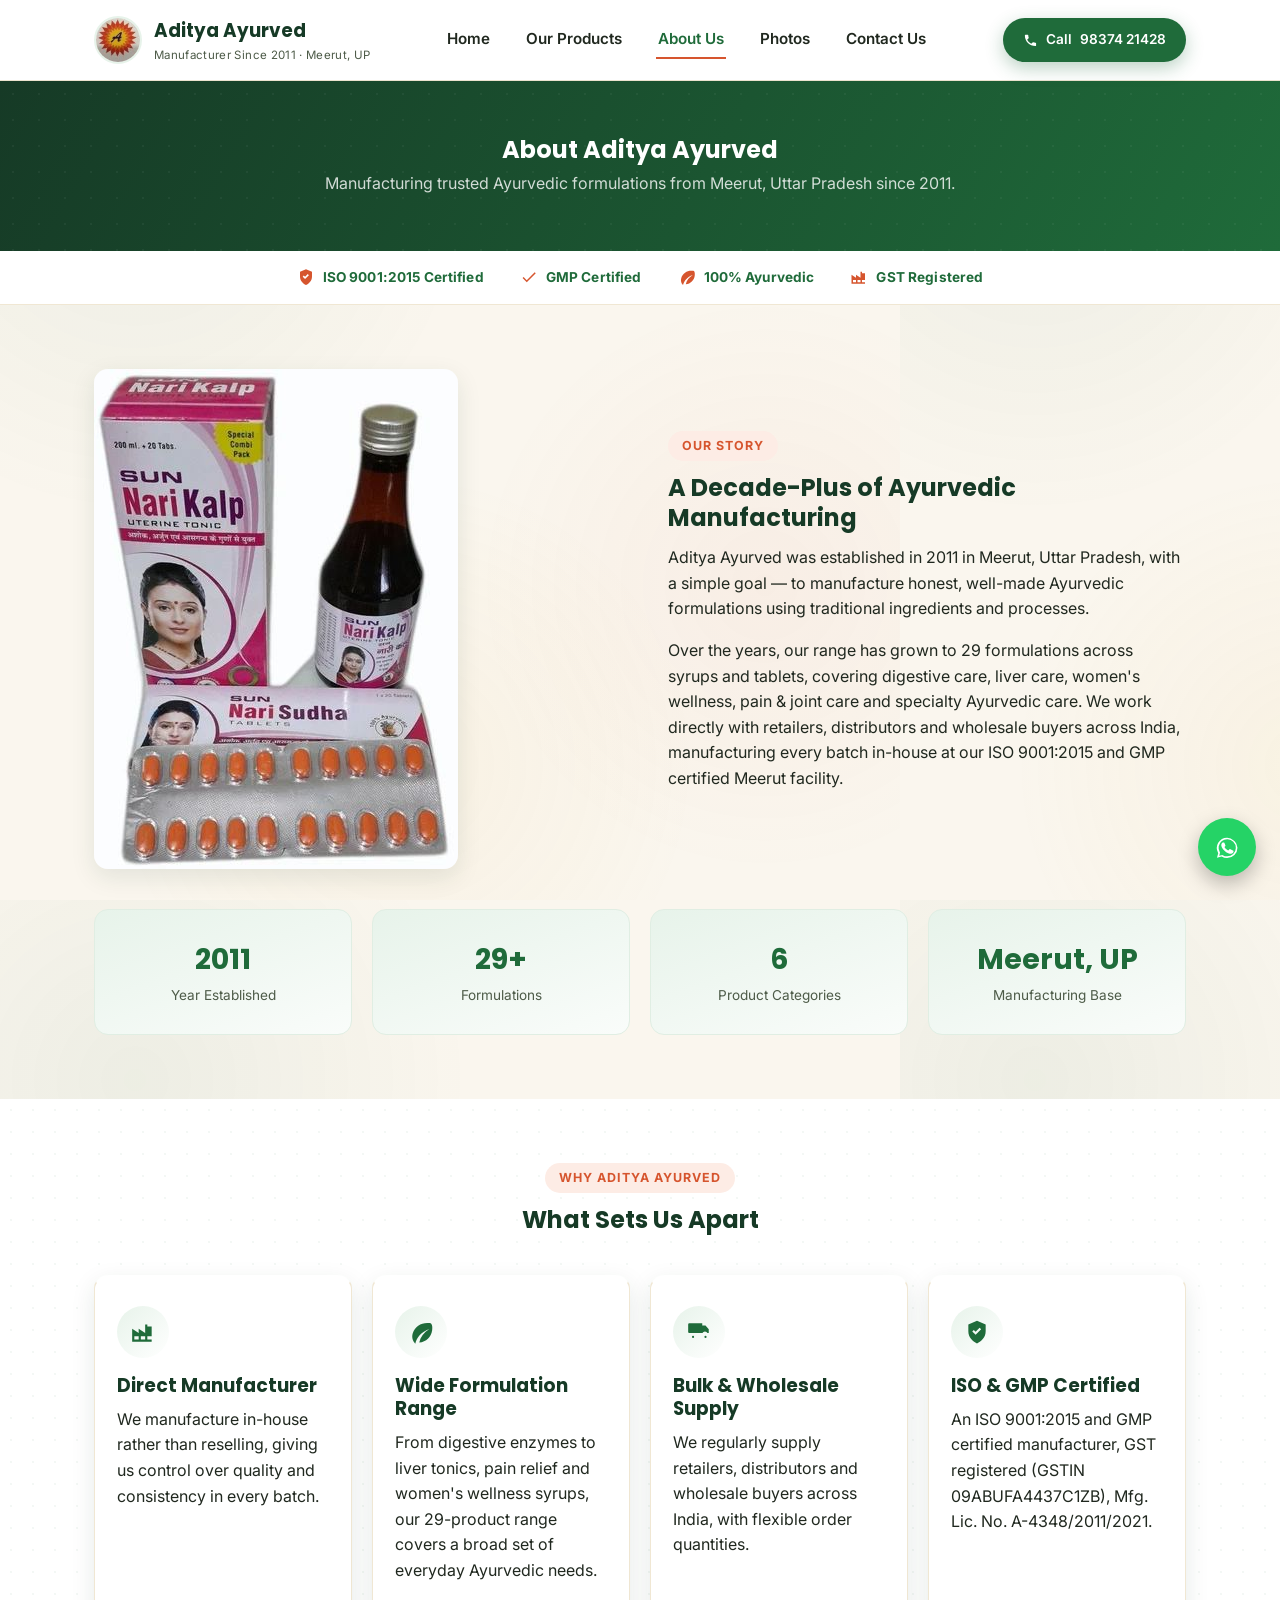
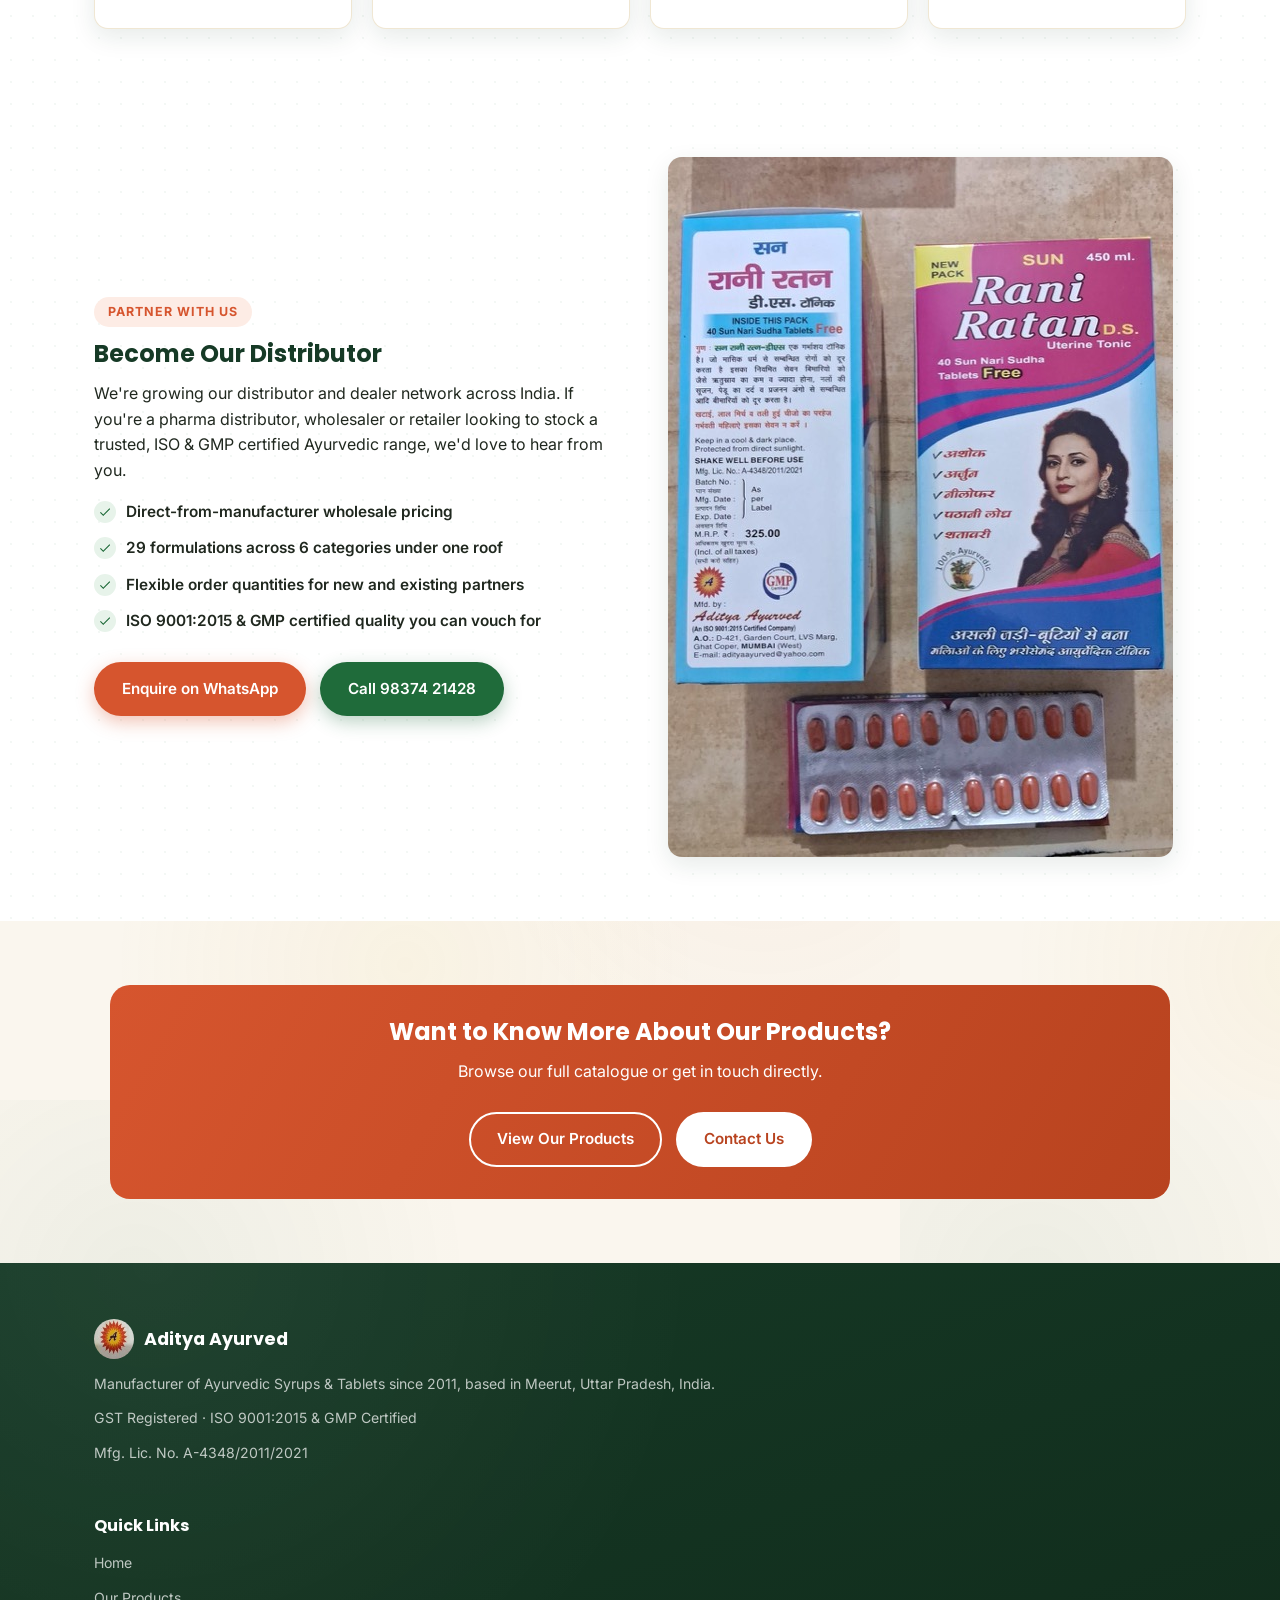
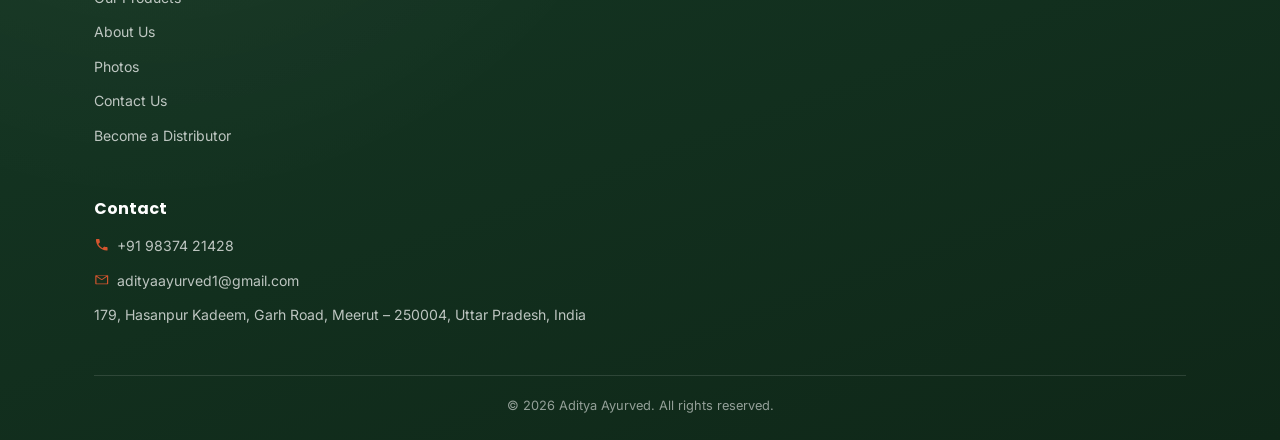
==== commit 6950b80a: "Mobile optimization, richer visuals, wholesale/distributor info Fix a real mobile bug where the head" ====
--- a/about.html
+++ b/about.html
@@ -43,7 +43,7 @@
       <a href="contact.html">Contact Us</a>
     </nav>
     <div class="header-cta">
-      <a class="btn btn-green btn-sm" href="tel:+919837421428"><svg class="icon" width="16" height="16"><use href="#i-phone"/></svg><span class="label">Call</span> 98374 21428</a>
+      <a class="btn btn-green btn-sm" href="tel:+919837421428"><svg class="icon" width="16" height="16"><use href="#i-phone"/></svg><span class="label">Call</span><span class="phone-text"> 98374 21428</span></a>
       <button class="nav-toggle" aria-label="Toggle menu"><span></span><span></span><span></span></button>
     </div>
   </div>
@@ -117,6 +117,29 @@
   </div>
 </section>
 
+<section class="section section-alt" id="distributor">
+  <div class="container">
+    <div class="two-col">
+      <div class="reveal">
+        <span class="eyebrow">Partner With Us</span>
+        <h2>Become Our Distributor</h2>
+        <p>We're growing our distributor and dealer network across India. If you're a pharma distributor, wholesaler or retailer looking to stock a trusted, ISO &amp; GMP certified Ayurvedic range, we'd love to hear from you.</p>
+        <ul class="check-list">
+          <li><svg class="icon"><use href="#i-check"/></svg>Direct-from-manufacturer wholesale pricing</li>
+          <li><svg class="icon"><use href="#i-check"/></svg>29 formulations across 6 categories under one roof</li>
+          <li><svg class="icon"><use href="#i-check"/></svg>Flexible order quantities for new and existing partners</li>
+          <li><svg class="icon"><use href="#i-check"/></svg>ISO 9001:2015 &amp; GMP certified quality you can vouch for</li>
+        </ul>
+        <div class="hero-actions">
+          <a href="https://wa.me/919837421428?text=Hello%20Aditya%20Ayurved%2C%20I%27m%20interested%20in%20becoming%20a%20distributor%2Fdealer%20for%20your%20products.%20Please%20share%20more%20details." class="btn btn-primary" target="_blank" rel="noopener">Enquire on WhatsApp</a>
+          <a href="tel:+919837421428" class="btn btn-green">Call 98374 21428</a>
+        </div>
+      </div>
+      <img class="reveal" src="assets/images/products/sun-rani-ratan-ds.jpg" alt="Become a distributor for Aditya Ayurved" />
+    </div>
+  </div>
+</section>
+
 <section class="section">
   <div class="container">
     <div class="cta-banner">
@@ -149,6 +172,7 @@
         <a href="about.html">About Us</a>
         <a href="gallery.html">Photos</a>
         <a href="contact.html">Contact Us</a>
+        <a href="about.html#distributor">Become a Distributor</a>
       </div>
       <div>
         <h4>Contact</h4>
--- a/assets/css/style.css
+++ b/assets/css/style.css
@@ -35,7 +35,13 @@
 body {
   margin: 0;
   font-family: "Inter", system-ui, -apple-system, "Segoe UI", sans-serif;
-  background: var(--cream);
+  background-color: var(--cream);
+  background-image:
+    radial-gradient(circle at 15% 20%, rgba(31, 107, 58, 0.06), transparent 32%),
+    radial-gradient(circle at 85% 65%, rgba(214, 85, 46, 0.05), transparent 30%),
+    radial-gradient(circle at 45% 85%, rgba(232, 185, 74, 0.07), transparent 32%);
+  background-size: 900px 900px;
+  background-repeat: repeat;
   color: var(--ink);
   line-height: 1.6;
 }
@@ -339,10 +345,20 @@
 }
 
 .hero-visual {
-  background: var(--white);
+  background: linear-gradient(160deg, #fff 0%, var(--cream) 100%);
   border-radius: 22px;
   padding: 28px;
   box-shadow: var(--shadow-lg);
+  position: relative;
+}
+
+.hero-visual::before {
+  content: "";
+  position: absolute;
+  inset: -14px;
+  border: 2px dashed rgba(255, 255, 255, 0.35);
+  border-radius: 30px;
+  z-index: -1;
 }
 
 .hero-visual-grid {
@@ -367,13 +383,18 @@
 }
 
 .cat-card {
-  background: var(--white);
+  background: linear-gradient(165deg, var(--white) 0%, var(--cream) 100%);
   border-radius: var(--radius);
   padding: 22px 18px;
   text-align: center;
   box-shadow: var(--shadow);
   border: 1px solid #f0e7d3;
-  transition: transform 0.18s ease, box-shadow 0.18s ease;
+  border-bottom: 3px solid transparent;
+  transition: transform 0.18s ease, box-shadow 0.18s ease, border-color 0.18s ease;
+}
+
+.cat-card:hover {
+  border-bottom-color: var(--orange-600);
 }
 
 .cat-card:hover {
@@ -495,7 +516,9 @@
 
 /* Section variants */
 .section-alt {
-  background: var(--white);
+  background-color: var(--white);
+  background-image: radial-gradient(rgba(31, 107, 58, 0.05) 1.5px, transparent 1.5px);
+  background-size: 22px 22px;
 }
 
 .two-col {
@@ -503,6 +526,35 @@
   grid-template-columns: 1fr 1fr;
   gap: 56px;
   align-items: center;
+}
+
+.check-list {
+  list-style: none;
+  margin: 0 0 26px;
+  padding: 0;
+  display: flex;
+  flex-direction: column;
+  gap: 12px;
+}
+
+.check-list li {
+  display: flex;
+  align-items: flex-start;
+  gap: 10px;
+  font-weight: 600;
+  color: var(--ink);
+  font-size: 0.96rem;
+}
+
+.check-list .icon {
+  color: var(--green-700);
+  background: var(--green-100);
+  border-radius: 50%;
+  padding: 4px;
+  width: 22px;
+  height: 22px;
+  flex-shrink: 0;
+  margin-top: 1px;
 }
 
 .two-col img {
@@ -519,9 +571,15 @@
 
 .stat-card {
   text-align: center;
-  background: var(--green-100);
+  background: linear-gradient(160deg, var(--green-100) 0%, #fff 130%);
   border-radius: var(--radius);
   padding: 26px 12px;
+  border: 1px solid #e0eee3;
+  transition: transform 0.2s ease;
+}
+
+.stat-card:hover {
+  transform: translateY(-3px);
 }
 
 .stat-card strong {
@@ -602,6 +660,33 @@
 }
 
 /* Category pill filter */
+.pricing-note {
+  display: flex;
+  align-items: center;
+  justify-content: center;
+  flex-wrap: wrap;
+  gap: 8px 10px;
+  text-align: center;
+  background: var(--green-100);
+  border: 1px solid #d7e9da;
+  color: var(--green-900);
+  font-size: 0.9rem;
+  font-weight: 600;
+  border-radius: 12px;
+  padding: 14px 20px;
+  margin-bottom: 28px;
+}
+
+.pricing-note .icon {
+  color: var(--orange-600);
+  flex-shrink: 0;
+}
+
+.pricing-note a {
+  color: var(--orange-600);
+  text-decoration: underline;
+}
+
 .filter-pills {
   display: flex;
   flex-wrap: wrap;
@@ -841,7 +926,8 @@
 
 /* Footer */
 .site-footer {
-  background: var(--green-900);
+  background: radial-gradient(circle at 12% 0%, rgba(255, 255, 255, 0.05), transparent 40%),
+    linear-gradient(160deg, var(--green-900), #0f2718);
   color: rgba(255, 255, 255, 0.85);
   padding: 56px 0 24px;
 }
@@ -1082,6 +1168,96 @@
   .stat-row {
     grid-template-columns: 1fr 1fr;
   }
+}
+
+@media (max-width: 480px) {
+  .site-header .container {
+    height: 68px;
+  }
+  .brand {
+    gap: 8px;
+    min-width: 0;
+  }
+  .brand img {
+    width: 36px;
+    height: 36px;
+    flex-shrink: 0;
+  }
+  .brand-text {
+    min-width: 0;
+  }
+  .brand-text .name {
+    font-size: 0.92rem;
+    white-space: nowrap;
+  }
+  .main-nav {
+    top: 68px;
+  }
+  .main-nav {
+    transform: translateY(calc(-100% - 68px));
+  }
+  .header-cta {
+    gap: 8px;
+    flex-shrink: 0;
+  }
+  .header-cta .btn {
+    padding: 0;
+    width: 38px;
+    height: 38px;
+    justify-content: center;
+    border-radius: 50%;
+  }
+  .header-cta .btn .phone-text {
+    display: none;
+  }
+  .hero-badges {
+    gap: 10px;
+  }
+  .hero-badge {
+    padding: 10px 12px;
+    font-size: 0.78rem;
+  }
+  .trust-strip__row {
+    gap: 18px 22px;
+  }
+  .trust-strip__item {
+    font-size: 0.78rem;
+  }
+  .cat-grid,
+  .gallery-grid {
+    grid-template-columns: 1fr 1fr;
+    gap: 14px;
+  }
+  .product-grid {
+    grid-template-columns: 1fr;
+    gap: 14px;
+  }
+  .product-card {
+    flex-direction: row;
+  }
+  .product-card .thumb {
+    width: 38%;
+    flex-shrink: 0;
+    aspect-ratio: auto;
+  }
+  .product-card .body {
+    padding: 14px 16px;
+  }
+  .price-row {
+    flex-wrap: wrap;
+    gap: 8px;
+  }
+  .values-grid,
+  .stat-row {
+    grid-template-columns: 1fr;
+  }
+  .section {
+    padding: 44px 0;
+  }
+  .container {
+    padding: 0 18px;
+  }
+  }
   .footer-grid {
     grid-template-columns: 1fr;
   }
